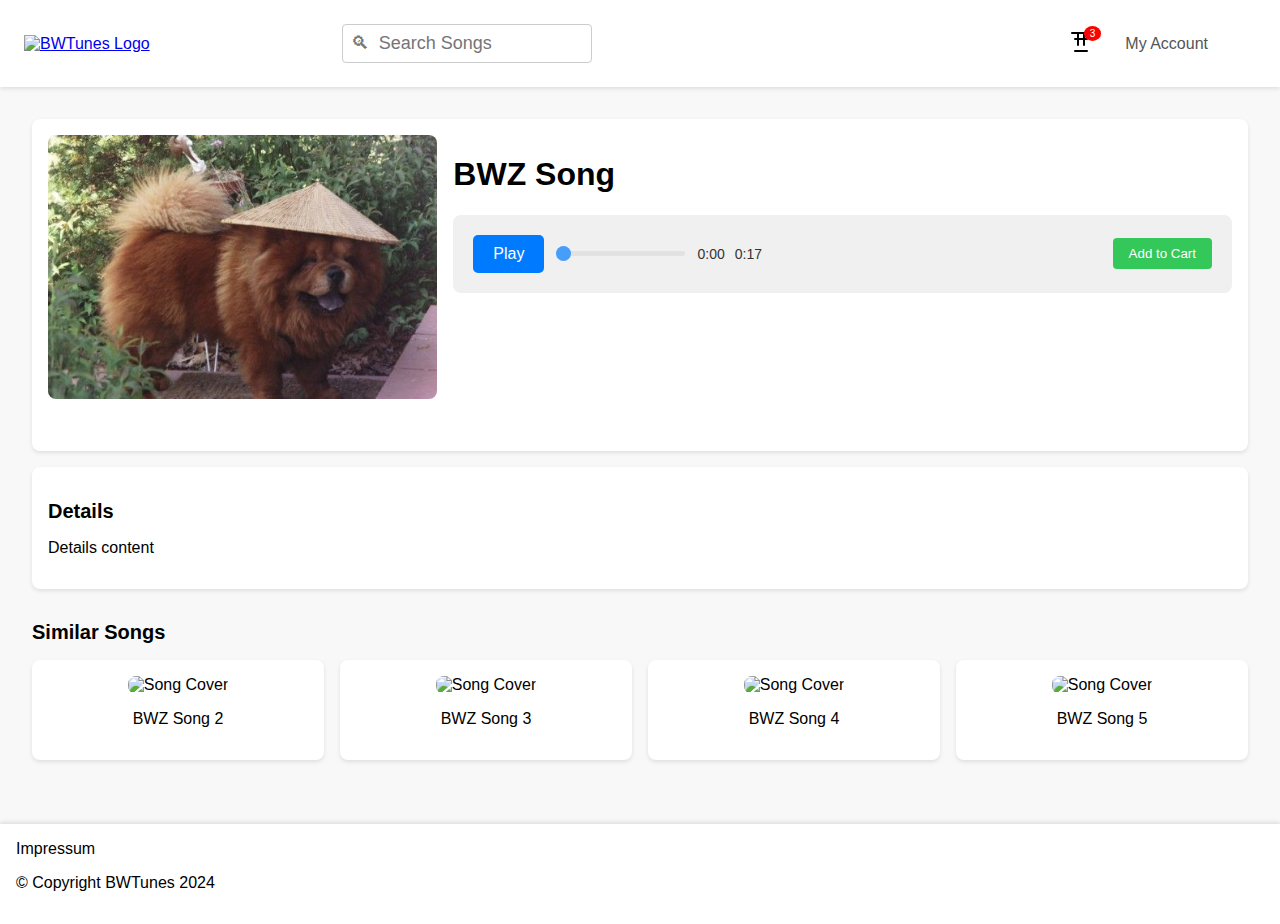
==== index.html @ 1c0d62cd "Merge pull request #5 from 1curafu/develop" ====
<!DOCTYPE html>
<html lang="en">
<head>
    <meta charset="UTF-8">
    <meta name="viewport" content="width=device-width, initial-scale=1.0">
    <title>BWTunes</title>
    <link rel="stylesheet" href="/styles/main.css">
</head>
<body>
    <script>
        document.addEventListener('DOMContentLoaded', function() {
            const demoSound = document.getElementById('demoSound');
            const playPauseButton = document.querySelector('.play-pause');
            const seekBar = document.querySelector('.seek-bar');
            const currentTime = document.querySelector('.current-time');
            const duration = document.querySelector('.duration');

            playPauseButton.addEventListener('click', () => {
                if (demoSound.paused) {
                    demoSound.play();
                    playPauseButton.textContent = 'Pause';
                } else {
                    demoSound.pause();
                    playPauseButton.textContent = 'Play';
                }
            });

            seekBar.addEventListener('input', () => {
                const seekTime = demoSound.duration * (seekBar.value / 100);
                demoSound.currentTime = seekTime;
            });

            demoSound.addEventListener('loadedmetadata', () => {
                duration.textContent = formatTime(demoSound.duration);
            });

            demoSound.addEventListener('timeupdate', () => {
                seekBar.value = (demoSound.currentTime / demoSound.duration) * 100;
                currentTime.textContent = formatTime(demoSound.currentTime);
            });

            function formatTime(time) {
                const minutes = Math.floor(time / 60);
                const seconds = Math.floor(time % 60).toString().padStart(2, '0');
                return `${minutes}:${seconds}`;
            }
        });
    </script>

    <!-- Navbar -->
    <nav class="navbar">
        <div class="navbar-left">

            <a href="index.html"><img src="images/BWTunes Logo.png" alt="BWTunes Logo" class="logo"></a>
            <input type="text" placeholder="🔍︎  Search Songs" class="search-bar">
        </div>
        <div class="navbar-right">
            <div class="notifications">
                <a class="cartbutton" href="#" ><svg xmlns="http://www.w3.org/2000/svg" class="icon" fill="none" viewBox="0 0 24 24" stroke="currentColor">
                    <path stroke-linecap="round" stroke-linejoin="round" stroke-width="2" d="M3 3h18M9 3v12M15 3v12M6 21h12M6 9h12"/>
                </svg></a>
                <span class="notification-count">3</span>
            </div>
            <div class="account">
                <a href="#">My Account</a>
            </div>
        </div>
    </nav>
    
    <!-- Main Content -->
    <main class="main-content">
        <!-- Song Detail Section -->
        <div class="song-detail">
            <div class="song-cover">
                <img src="images/chinesedog.jpg" alt="Song Cover" class="cover-image">
            </div>
                <div class="song-info">
                    <h1 class="song-title">BWZ Song</h1>
                    <div class="song-actions">
                        <div class="audio-player">
                            <button class="play-pause">Play</button>
                            <audio id="demoSound" src="/music/urphonelinging.mp3" preload="metadata"></audio>
                            <input type="range" class="seek-bar" value="0" min="0" max="100">
                            <span class="current-time">0:00</span>
                            <span class="duration">0:00</span>
                        </div>
                        <button class="cart-button">Add to Cart</button>
                    </div>
                </div>
            </div>
    
        </div>
        
        <!-- Song Details -->
        <div class="song-details">
            <h2>Details</h2>
            <p>Details content</p>
        </div>
        
        <!-- Similar Songs -->
        <div class="similar-songs">
            <h2>Similar Songs</h2>
            <div class="song-grid">
                <div class="song-item">
                    <img src="https://placehold.co/200x200/lightgreen/lightblue" alt="Song Cover" class="cover-image">
                    <p>BWZ Song 2</p>
                </div>
                <div class="song-item">
                    <img src="https://placehold.co/200x200/lightblue/lightgreen" alt="Song Cover" class="cover-image">
                    <p>BWZ Song 3</p>
                </div>
                <div class="song-item">
                    <img src="https://placehold.co/200x200/lightgreen/lightblue" alt="Song Cover" class="cover-image">
                    <p>BWZ Song 4</p>
                </div>
                <div class="song-item">
                    <img src="https://placehold.co/200x200/lightblue/lightgreen" alt="Song Cover" class="cover-image">
                    <p>BWZ Song 5</p>
                </div>
            </div>
        </div>
    </main>
    
    <!-- Footer -->
    <footer class="footer">
        <a href="pages/impressum.html" target="_blank">Impressum</a>
        <p>© Copyright BWTunes 2024</p>
    </footer>
</body>
</html>
---- styles/main.css ----
body {
    background-color: #f8f8f8;
    font-family: Arial, sans-serif;
    margin: 0;
    padding: 0;
}

.navbar {
    background-color: #fff;
    box-shadow: 0 2px 4px rgba(0, 0, 0, 0.1);
    display: flex;
    justify-content: space-between;
    padding: 1.5rem;
    align-items: center;
}

.navbar-left {
    display: flex;
    align-items: center;
}

.logo {
    height: 80px;
    width: 80px;
    transition: 0.9s;
}

.logo:hover {
    transform:scale(1.4);
}

.search-bar {
    margin-left:12rem;
    padding: 0.5rem;
    border: 1px solid #ccc;
    border-radius: 4px;
    transition: 0.7s;
    font-size: large;
}

.search-bar:hover {
    transform:scale(1.1);
}

.navbar-right {
    display: flex;
    align-items: center;
}

.notifications {
    position: relative;
    transition: 0.9s;
}

.notifications:hover {
    transform: scale(1.2);
}

.icon {
    height: 24px;
    width: 24px;
}

.notification-count {
    position: absolute;
    top: -4px;
    right: -8px;
    background-color: red;
    color: white;
    border-radius: 50%;
    padding: 2px 6px;
    font-size: 10px;
}

.account {
    margin-left: 2rem;
    transition:0.9s;
    margin-right: 3rem;
    transition: 0.9s;
}

.account a {
    text-decoration: none;
    color: #555;
}


.account:hover {
    color:lightskyblue;
    transform:scale(1.2);
}

.main-content {
    padding: 2rem;
}

.song-detail {
    display: flex;
    background-color: #fff;
    box-shadow: 0 2px 4px rgba(0, 0, 0, 0.1);
    border-radius: 8px;
    padding: 1rem;
    margin-bottom: 1rem;
}

.song-cover {
    flex: 1;
    width: 300px;
    height: 300px;
}

.cover-image {
    border-radius: 8px;
    width: 100%;
    height: auto;
}

.song-info {
    flex: 2;
    margin-left: 1rem;
}

.cart-button {
    padding: 0.5rem 1rem;
    border: none;
    border-radius: 4px;
    color: #fff;
    cursor: pointer;
}

.demo-button {
    background-color: #007aff;
    transition:0.9s;
}

.demo-button:hover {
    transform: scale(1.2);
}

.cart-button {
    background-color: #34c759;
    transition: 0.9s;
}

.cart-button:hover {
    transform: scale(1.2);    
}


.song-details {
    background-color: #fff;
    box-shadow: 0 2px 4px rgba(0, 0, 0, 0.1);
    border-radius: 8px;
    padding: 1rem;
    margin-top: 1rem;
}

.song-details h2 {
    font-size: 20px;
    margin-bottom: 0.5rem;
}

.similar-songs {
    margin-top: 2rem;
}

.similar-songs h2 {
    font-size: 20px;
    margin-bottom: 1rem;
}

.song-grid {
    display: grid;
    grid-template-columns: repeat(4, 1fr);
    gap: 1rem;
}

.song-item {
    background-color: #fff;
    box-shadow: 0 2px 4px rgba(0, 0, 0, 0.1);
    border-radius: 8px;
    padding: 1rem;
    text-align: center;
    transition: 0.9s;
}

.song-item:hover {
    transform: scale(1.1);
}

.footer {
    background-color: #fff;
    box-shadow: 0 -2px 4px rgba(0, 0, 0, 0.1);
    text-align: left;
    padding: 1rem;
    margin-top: 2rem;
}

.footer a {
    text-decoration: none;
    color: inherit;
}

.footer a:hover {
    color:lightskyblue;
}

.cartbutton{
    color: inherit; 
    transition: 0.4s;
}

.cartbutton:hover{
    color:lightskyblue;
}


/* Stil für den gesamten Bereich über Song Actions */
.song-actions {
    display: flex;
    justify-content: space-between;
    align-items: center;
    padding: 20px;
    background-color: #f0f0f0;
    border-radius: 8px;
    margin-top: 20px;
}

/* Stil für den Audio-Player-Bereich */
.audio-player {
    display: flex;
    align-items: center;
    gap: 10px;
}

/* Stil für Play/Pause-Button */
.play-pause {
    padding: 10px 20px;
    background-color: #007bff;
    color: white;
    border: none;
    border-radius: 5px;
    cursor: pointer;
    font-size: 16px;
}

.play-pause:hover {
    background-color: #0056b3;
}

/* Stil für die Seek-Bar */
.seek-bar {
    -webkit-appearance: none;
    width: 100%;
    height: 5px;
    border-radius: 5px;
    background: #ddd;
    outline: none;
    opacity: 0.7;
    -webkit-transition: .2s;
    transition: opacity .2s;
}

.seek-bar:hover {
    opacity: 1;
}

/* Stil für die Zeitangaben */
.current-time, .duration {
    font-size: 14px;
    color: #333;
}

/* Zusätzlicher Stil für spezifische Anpassungen */
/* Beispiel: Ändern der Farbe des Ladebalkens */
.seek-bar::-webkit-slider-thumb {
    -webkit-appearance: none;
    appearance: none;
    width: 15px;
    height: 15px;
    border-radius: 50%;
    background: #007bff;
    cursor: pointer;
}

.seek-bar::-moz-range-thumb {
    width: 15px;
    height: 15px;
    border-radius: 50%;
    background: #007bff;
    cursor: pointer;
}
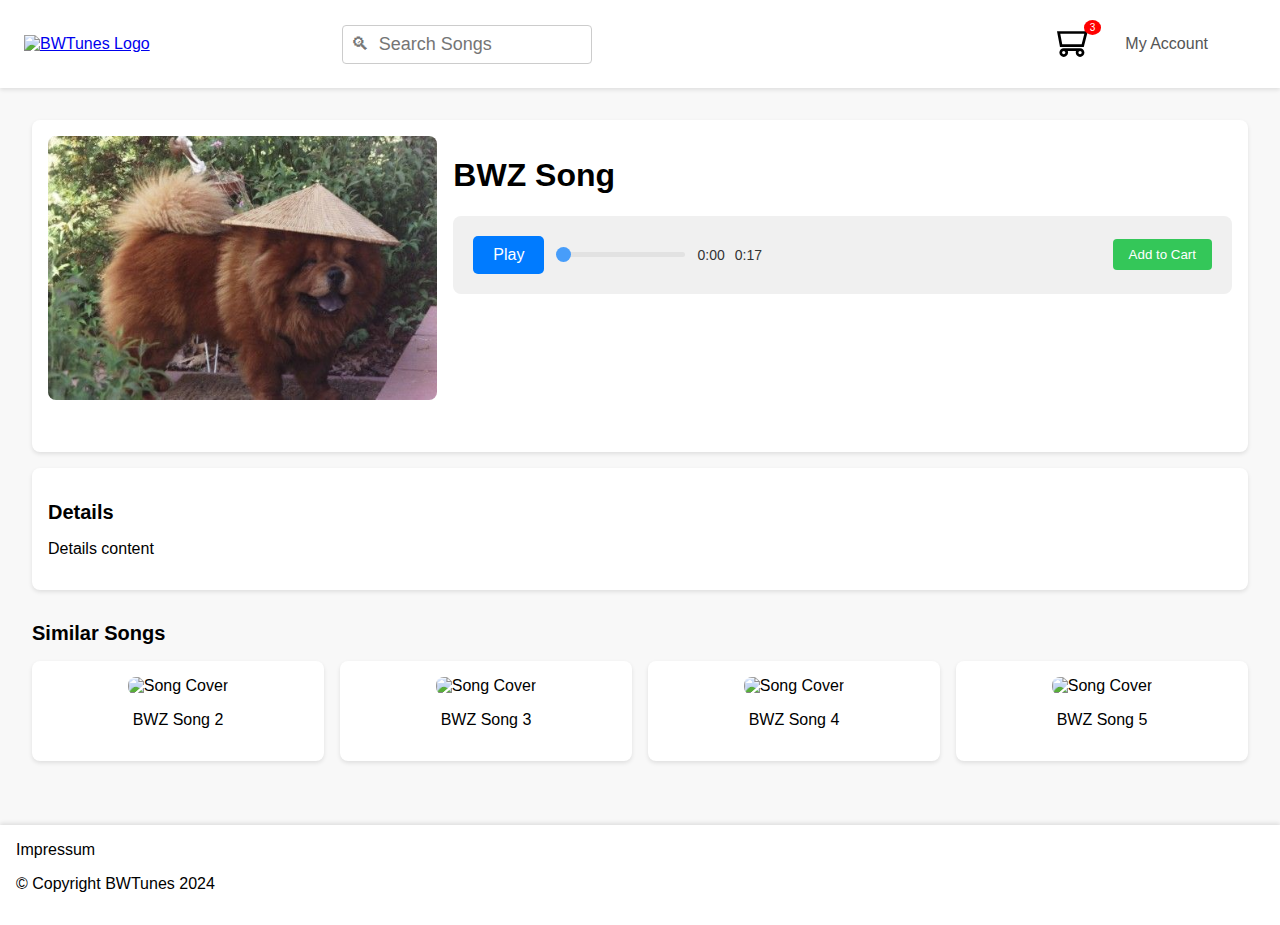
==== commit c4dcda5e: "Merge pull request #7 from 1curafu/develop" ====
--- a/index.html
+++ b/index.html
@@ -56,9 +56,7 @@
         </div>
         <div class="navbar-right">
             <div class="notifications">
-                <a class="cartbutton" href="#" ><svg xmlns="http://www.w3.org/2000/svg" class="icon" fill="none" viewBox="0 0 24 24" stroke="currentColor">
-                    <path stroke-linecap="round" stroke-linejoin="round" stroke-width="2" d="M3 3h18M9 3v12M15 3v12M6 21h12M6 9h12"/>
-                </svg></a>
+                <a class="cartbutton" href="/pages/shopping-cart.html" ><object class="shopping-cart" data="/images/shopping-cart.svg" type="image/svg+xml"></object></a>
                 <span class="notification-count">3</span>
             </div>
             <div class="account">
@@ -126,5 +124,7 @@
         <a href="pages/impressum.html" target="_blank">Impressum</a>
         <p>© Copyright BWTunes 2024</p>
     </footer>
+
+
 </body>
 </html>
--- a/styles/main.css
+++ b/styles/main.css
@@ -289,4 +289,9 @@
     border-radius: 50%;
     background: #007bff;
     cursor: pointer;
+}
+
+.shopping-cart {
+    width: 36px;
+    height: 36px;
 }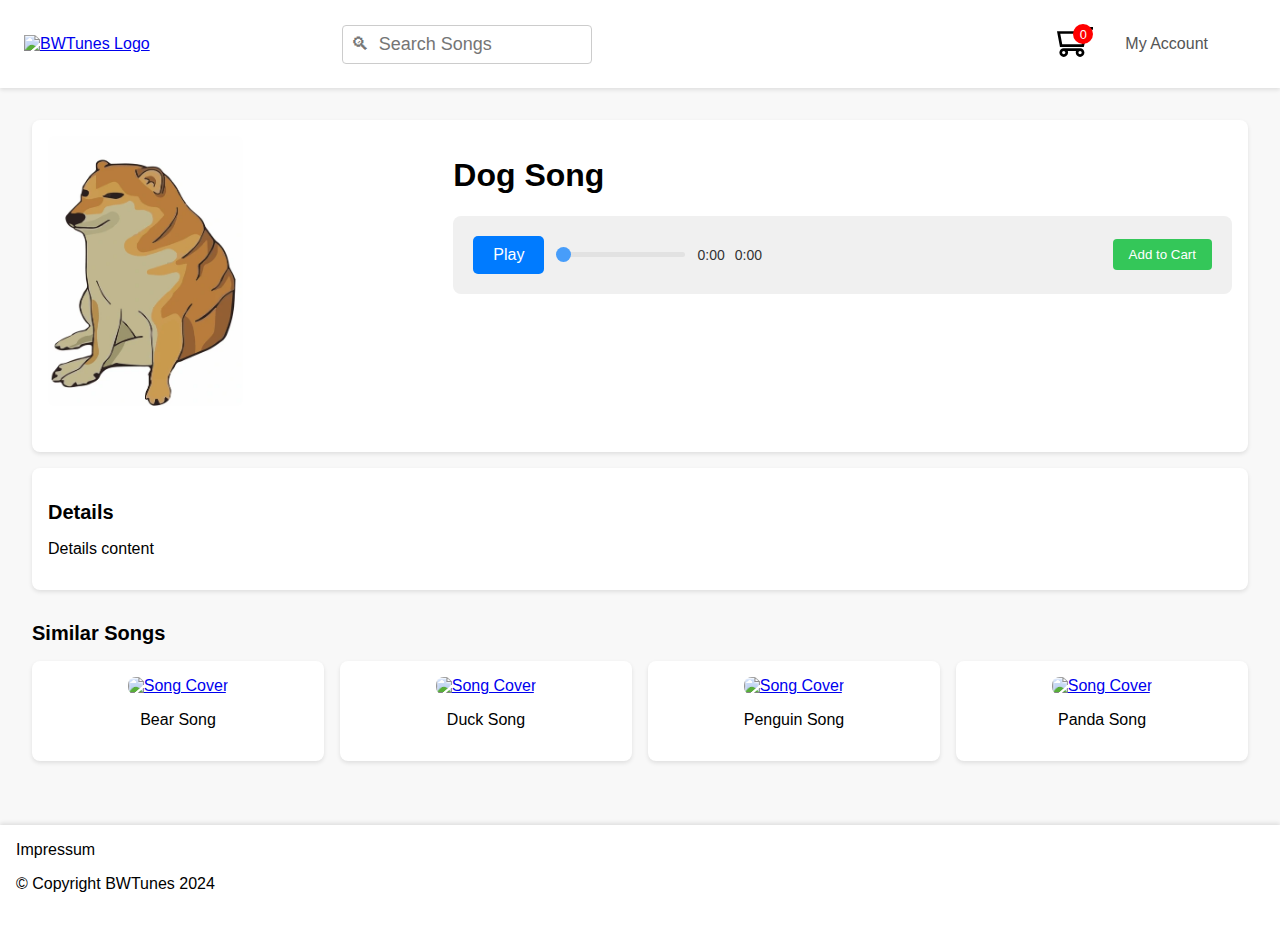
==== commit db128d7e: "fixed bear page and changed dog image" ====
--- a/index.html
+++ b/index.html
@@ -3,128 +3,85 @@
 <head>
     <meta charset="UTF-8">
     <meta name="viewport" content="width=device-width, initial-scale=1.0">
+    <meta name="description" content="Main page">
     <title>BWTunes</title>
     <link rel="stylesheet" href="/styles/main.css">
 </head>
 <body>
-    <script>
-        document.addEventListener('DOMContentLoaded', function() {
-            const demoSound = document.getElementById('demoSound');
-            const playPauseButton = document.querySelector('.play-pause');
-            const seekBar = document.querySelector('.seek-bar');
-            const currentTime = document.querySelector('.current-time');
-            const duration = document.querySelector('.duration');
-
-            playPauseButton.addEventListener('click', () => {
-                if (demoSound.paused) {
-                    demoSound.play();
-                    playPauseButton.textContent = 'Pause';
-                } else {
-                    demoSound.pause();
-                    playPauseButton.textContent = 'Play';
-                }
-            });
-
-            seekBar.addEventListener('input', () => {
-                const seekTime = demoSound.duration * (seekBar.value / 100);
-                demoSound.currentTime = seekTime;
-            });
-
-            demoSound.addEventListener('loadedmetadata', () => {
-                duration.textContent = formatTime(demoSound.duration);
-            });
-
-            demoSound.addEventListener('timeupdate', () => {
-                seekBar.value = (demoSound.currentTime / demoSound.duration) * 100;
-                currentTime.textContent = formatTime(demoSound.currentTime);
-            });
-
-            function formatTime(time) {
-                const minutes = Math.floor(time / 60);
-                const seconds = Math.floor(time % 60).toString().padStart(2, '0');
-                return `${minutes}:${seconds}`;
-            }
-        });
-    </script>
-
-    <!-- Navbar -->
     <nav class="navbar">
         <div class="navbar-left">
-
-            <a href="index.html"><img src="images/BWTunes Logo.png" alt="BWTunes Logo" class="logo"></a>
-            <input type="text" placeholder="🔍︎  Search Songs" class="search-bar">
+            <a href="index.html"><img src="/images/BWTunes Logo.png" alt="BWTunes Logo" class="logo"></a>
+            <div class="search-container">
+                <input type="text" id="search-bar" placeholder="🔍︎  Search Songs" class="search-bar">
+                <div id="search-results" class="search-results"></div>
+            </div>
         </div>
         <div class="navbar-right">
             <div class="notifications">
-                <a class="cartbutton" href="/pages/shopping-cart.html" ><object class="shopping-cart" data="/images/shopping-cart.svg" type="image/svg+xml"></object></a>
-                <span class="notification-count">3</span>
+                <a class="cartbutton" href="/pages/shopping-cart.html">
+                    <img src="/images/shopping-cart.svg" alt="Shopping Cart" class="shopping-cart">
+                    <span class="notification-count">0</span>
+                </a>
             </div>
             <div class="account">
-                <a href="#">My Account</a>
+                <a href="/pages/profile.html">My Account</a>
             </div>
         </div>
     </nav>
-    
-    <!-- Main Content -->
+
     <main class="main-content">
-        <!-- Song Detail Section -->
         <div class="song-detail">
             <div class="song-cover">
-                <img src="images/chinesedog.jpg" alt="Song Cover" class="cover-image">
+                <img src="/images/doge.webp" alt="Song Cover" class="cover-image">
             </div>
-                <div class="song-info">
-                    <h1 class="song-title">BWZ Song</h1>
-                    <div class="song-actions">
-                        <div class="audio-player">
-                            <button class="play-pause">Play</button>
-                            <audio id="demoSound" src="/music/urphonelinging.mp3" preload="metadata"></audio>
-                            <input type="range" class="seek-bar" value="0" min="0" max="100">
-                            <span class="current-time">0:00</span>
-                            <span class="duration">0:00</span>
-                        </div>
-                        <button class="cart-button">Add to Cart</button>
+            <div class="song-info">
+                <h1 class="song-title">Dog Song</h1>
+                <div class="song-actions">
+                    <div class="audio-player">
+                        <button class="play-pause">Play</button>
+                        <audio id="demoSound" src="/music/song-dog.mp3" preload="metadata"></audio>
+                        <input type="range" class="seek-bar" value="0" min="0" max="100">
+                        <span class="current-time">0:00</span>
+                        <span class="duration">0:00</span>
                     </div>
+                    <button id="add-to-cart" class="cart-button">Add to Cart</button>
                 </div>
             </div>
-    
         </div>
         
-        <!-- Song Details -->
         <div class="song-details">
             <h2>Details</h2>
             <p>Details content</p>
         </div>
         
-        <!-- Similar Songs -->
         <div class="similar-songs">
             <h2>Similar Songs</h2>
             <div class="song-grid">
                 <div class="song-item">
-                    <img src="https://placehold.co/200x200/lightgreen/lightblue" alt="Song Cover" class="cover-image">
-                    <p>BWZ Song 2</p>
+                    <a href="/pages/bear-song.html" ><img src="/images/bear.avif" alt="Song Cover" class="cover-image"></a>
+                    <p>Bear Song</p>
                 </div>
                 <div class="song-item">
-                    <img src="https://placehold.co/200x200/lightblue/lightgreen" alt="Song Cover" class="cover-image">
-                    <p>BWZ Song 3</p>
+                    <a href="#"><img src="/images/duck.webp" alt="Song Cover" class="cover-image"></a>
+                    <p>Duck Song</p>
                 </div>
                 <div class="song-item">
-                    <img src="https://placehold.co/200x200/lightgreen/lightblue" alt="Song Cover" class="cover-image">
-                    <p>BWZ Song 4</p>
+                   <a href="#"><img src="/images/penguin.webp" alt="Song Cover" class="cover-image"></a>
+                    <p>Penguin Song</p>
                 </div>
                 <div class="song-item">
-                    <img src="https://placehold.co/200x200/lightblue/lightgreen" alt="Song Cover" class="cover-image">
-                    <p>BWZ Song 5</p>
+                   <a href="#"><img src="/images/panda.jpg" alt="Song Cover" class="cover-image"></a>
+                    <p>Panda Song</p>
                 </div>
             </div>
         </div>
     </main>
-    
-    <!-- Footer -->
+
     <footer class="footer">
         <a href="pages/impressum.html" target="_blank">Impressum</a>
         <p>© Copyright BWTunes 2024</p>
     </footer>
-
-
+    <script src="/scripts/search.js"></script>
+    <script src="/scripts/script.js"></script>
 </body>
 </html>
--- a/styles/main.css
+++ b/styles/main.css
@@ -30,7 +30,7 @@
 }
 
 .search-bar {
-    margin-left:12rem;
+    margin-left: 12rem;
     padding: 0.5rem;
     border: 1px solid #ccc;
     border-radius: 4px;
@@ -111,8 +111,14 @@
 
 .cover-image {
     border-radius: 8px;
-    width: 100%;
-    height: auto;
+    width: 50%;
+    height: 90%;
+}
+
+.cover-image-bear {
+    border-radius: 8px;
+    width: auto;
+    height: 100%;
 }
 
 .song-info {
@@ -215,7 +221,7 @@
 }
 
 
-/* Stil für den gesamten Bereich über Song Actions */
+
 .song-actions {
     display: flex;
     justify-content: space-between;
@@ -226,14 +232,14 @@
     margin-top: 20px;
 }
 
-/* Stil für den Audio-Player-Bereich */
+
 .audio-player {
     display: flex;
     align-items: center;
     gap: 10px;
 }
 
-/* Stil für Play/Pause-Button */
+
 .play-pause {
     padding: 10px 20px;
     background-color: #007bff;
@@ -248,7 +254,7 @@
     background-color: #0056b3;
 }
 
-/* Stil für die Seek-Bar */
+
 .seek-bar {
     -webkit-appearance: none;
     width: 100%;
@@ -265,14 +271,13 @@
     opacity: 1;
 }
 
-/* Stil für die Zeitangaben */
+
 .current-time, .duration {
     font-size: 14px;
     color: #333;
 }
 
-/* Zusätzlicher Stil für spezifische Anpassungen */
-/* Beispiel: Ändern der Farbe des Ladebalkens */
+
 .seek-bar::-webkit-slider-thumb {
     -webkit-appearance: none;
     appearance: none;
@@ -294,4 +299,19 @@
 .shopping-cart {
     width: 36px;
     height: 36px;
+}
+
+.notification-count {
+    position: absolute;
+    top: 0;
+    right: 0;
+    background: red;
+    color: white;
+    border-radius: 50%;
+    padding: 0.2em 0.5em;
+    font-size: 0.8em;
+    transition: transform 0.3s ease-in-out;
+}
+.notification-count.bump {
+    transform: scale(1.3);
 }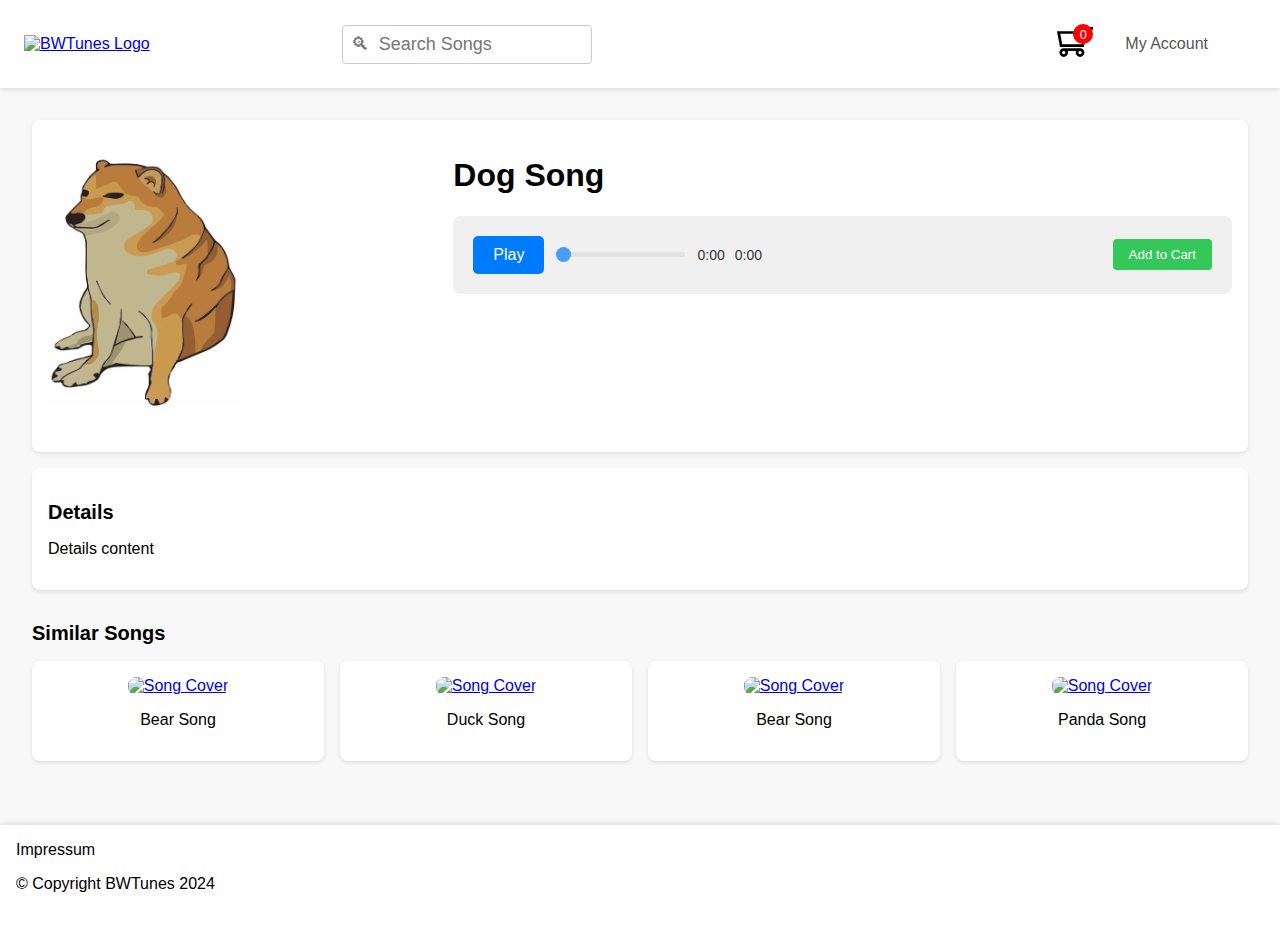
==== commit 7505f661: "added penguin song page" ====
--- a/index.html
+++ b/index.html
@@ -66,8 +66,8 @@
                     <p>Duck Song</p>
                 </div>
                 <div class="song-item">
-                   <a href="#"><img src="/images/penguin.webp" alt="Song Cover" class="cover-image"></a>
-                    <p>Penguin Song</p>
+                   <a href="/pages/penguin-song.html"><img src="/images/penguin.webp" alt="Song Cover" class="cover-image"></a>
+                    <p>Bear Song</p>
                 </div>
                 <div class="song-item">
                    <a href="#"><img src="/images/panda.jpg" alt="Song Cover" class="cover-image"></a>
@@ -78,7 +78,7 @@
     </main>
 
     <footer class="footer">
-        <a href="pages/impressum.html" target="_blank">Impressum</a>
+        <a href="/pages/impressum.html" target="_blank">Impressum</a>
         <p>© Copyright BWTunes 2024</p>
     </footer>
     <script src="/scripts/search.js"></script>
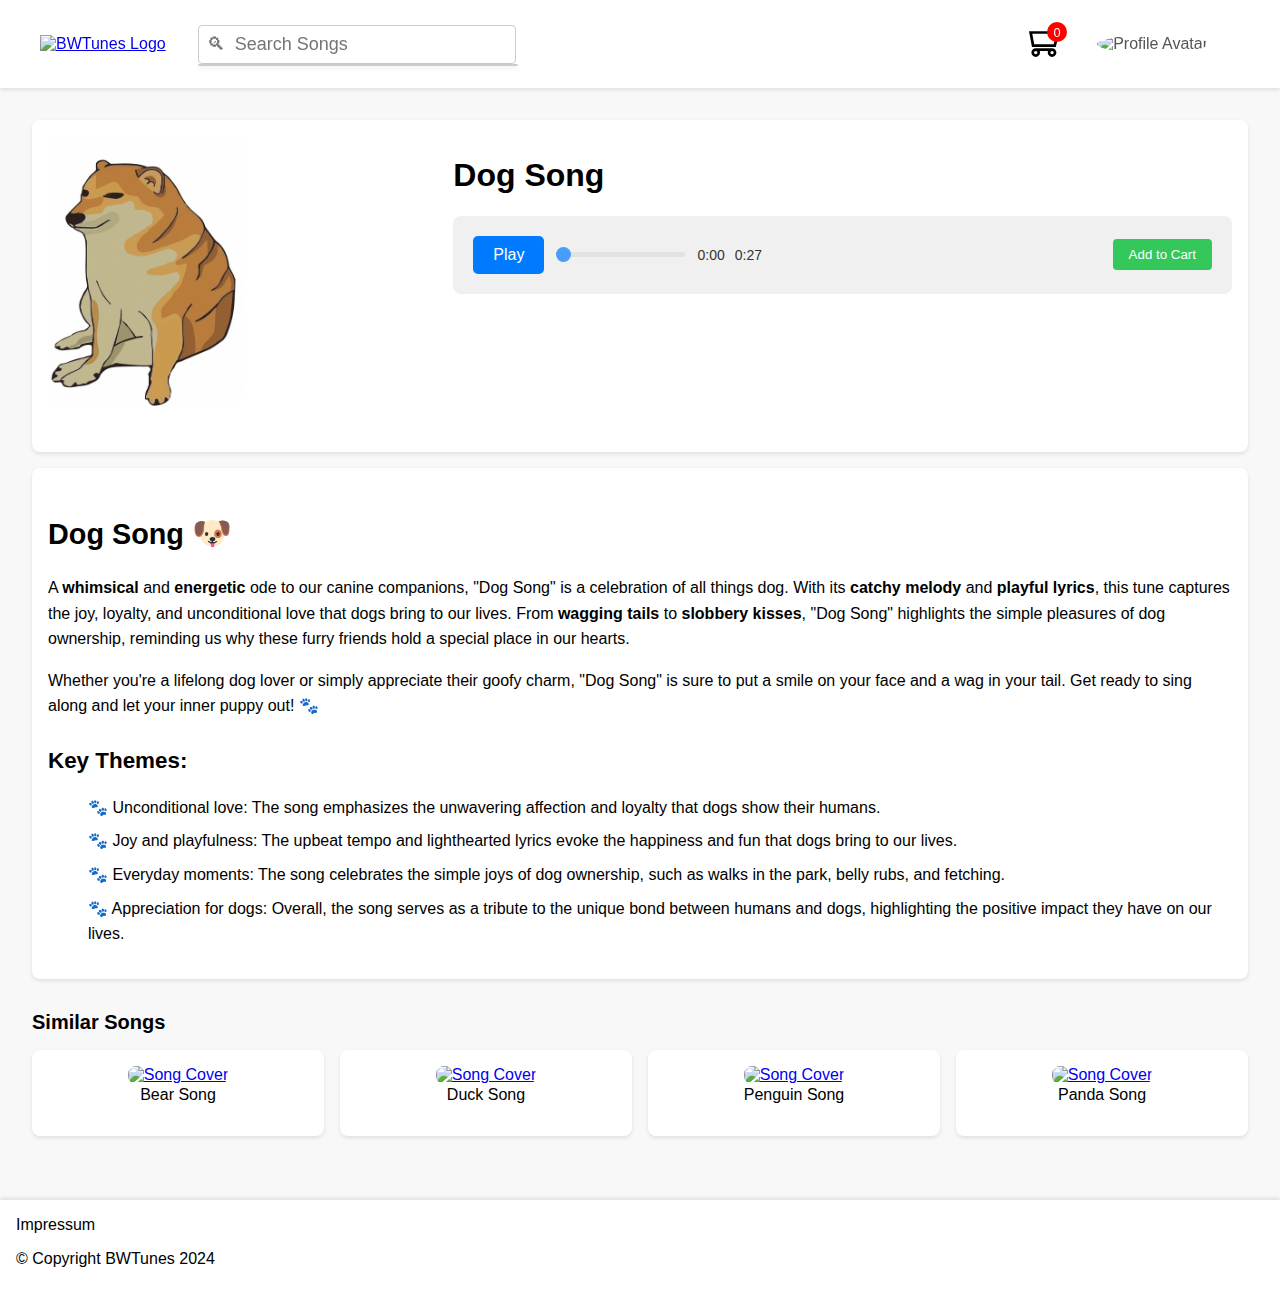
==== commit 71d80041: "Added favicon" ====
--- a/index.html
+++ b/index.html
@@ -6,6 +6,7 @@
     <meta name="description" content="Main page">
     <title>BWTunes</title>
     <link rel="stylesheet" href="/styles/main.css">
+    <link rel="icon" href="/images/favicon.ico" type="image/x-icon">
 </head>
 <body>
     <nav class="navbar">
@@ -24,11 +25,12 @@
                 </a>
             </div>
             <div class="account">
-                <a href="/pages/profile.html">My Account</a>
+                <a href="/pages/profile.html">
+                    <img id="navbar-avatar" src="/images/default-avatar.png" alt="Profile Avatar" class="avatar">
+                </a>
             </div>
         </div>
     </nav>
-
     <main class="main-content">
         <div class="song-detail">
             <div class="song-cover">
@@ -50,9 +52,22 @@
         </div>
         
         <div class="song-details">
-            <h2>Details</h2>
-            <p>Details content</p>
+            <h2 class="song-title">Dog Song <span class="emoji">🐶</span></h2> <p class="intro-text">
+                A <span class="highlight">whimsical</span> and <span class="highlight">energetic</span> ode to our canine companions, "Dog Song" is a celebration of all things dog. With its <span class="highlight">catchy melody</span> and <span class="highlight">playful lyrics</span>, this tune captures the joy, loyalty, and unconditional love that dogs bring to our lives. From <span class="highlight">wagging tails</span> to <span class="highlight">slobbery kisses</span>, "Dog Song" highlights the simple pleasures of dog ownership, reminding us why these furry friends hold a special place in our hearts. 
+            </p>
+            <p>
+                Whether you're a lifelong dog lover or simply appreciate their <span class="highlight">goofy charm</span>, "Dog Song" is sure to put a smile on your face and a wag in your tail. Get ready to sing along and let your inner puppy out! <span class="emoji">🐾</span> </p>
+        
+            <h3 class="dog-themes-heading">Key Themes:</h3>
+            <ul class="dog-key-themes">
+                <li>Unconditional love: The song emphasizes the unwavering affection and loyalty that dogs show their humans.</li>
+                <li>Joy and playfulness: The upbeat tempo and lighthearted lyrics evoke the happiness and fun that dogs bring to our lives.</li>
+                <li>Everyday moments: The song celebrates the simple joys of dog ownership, such as walks in the park, belly rubs, and fetching.</li>
+                <li>Appreciation for dogs: Overall, the song serves as a tribute to the unique bond between humans and dogs, highlighting the positive impact they have on our lives.</li>
+            </ul>
         </div>
+        
+        
         
         <div class="similar-songs">
             <h2>Similar Songs</h2>
@@ -62,21 +77,21 @@
                     <p>Bear Song</p>
                 </div>
                 <div class="song-item">
-                    <a href="#"><img src="/images/duck.webp" alt="Song Cover" class="cover-image"></a>
+                    <a href="/pages/duck-song.html"><img src="/images/duck.webp" alt="Song Cover" class="cover-image"></a>
                     <p>Duck Song</p>
                 </div>
                 <div class="song-item">
                    <a href="/pages/penguin-song.html"><img src="/images/penguin.webp" alt="Song Cover" class="cover-image"></a>
-                    <p>Bear Song</p>
+                    <p>Penguin Song</p>
                 </div>
                 <div class="song-item">
-                   <a href="#"><img src="/images/panda.jpg" alt="Song Cover" class="cover-image"></a>
+                   <a href="/pages/panda-song.html"><img src="/images/panda.jpg" alt="Song Cover" class="cover-image"></a>
                     <p>Panda Song</p>
                 </div>
             </div>
         </div>
     </main>
-
+    
     <footer class="footer">
         <a href="/pages/impressum.html" target="_blank">Impressum</a>
         <p>© Copyright BWTunes 2024</p>
--- a/styles/main.css
+++ b/styles/main.css
@@ -12,6 +12,9 @@
     justify-content: space-between;
     padding: 1.5rem;
     align-items: center;
+    position: sticky;
+    z-index: 1000;
+    top:0;
 }
 
 .navbar-left {
@@ -23,6 +26,10 @@
     height: 80px;
     width: 80px;
     transition: 0.9s;
+    padding-left: 1rem;    /* would add this for style but we would have to fix the issue with the picture placement. the logo background shows that the box is bigger than the picture itself.
+    border-radius: 4px;
+    background-color: black;
+    */
 }
 
 .logo:hover {
@@ -30,16 +37,64 @@
 }
 
 .search-bar {
-    margin-left: 12rem;
     padding: 0.5rem;
     border: 1px solid #ccc;
     border-radius: 4px;
     transition: 0.7s;
     font-size: large;
+    width: 300px; /* Adjust width as needed */
 }
 
 .search-bar:hover {
     transform:scale(1.1);
+}
+
+.search-container {
+    position: relative;
+    margin-left: 2rem; /* Adjust margin as needed */
+}
+
+.search-results {
+    position: absolute;
+    top: 100%;
+    left: 0;
+    width: 100%;
+    max-height: 200px; /* Limit max height */
+    overflow-y: auto; /* Add scroll for overflow */
+    background-color: #fff;
+    border: 1px solid #ccc;
+    border-radius: 4px;
+    box-shadow: 0 2px 4px rgba(0, 0, 0, 0.1);
+    z-index: 1000;
+}
+
+.result-item {
+    display: flex;
+    align-items: center;
+    padding: 0.5rem;
+    cursor: pointer;
+    transition: background-color 0.3s;
+}
+
+.result-item:hover {
+    background-color: #f0f0f0;
+}
+
+.result-item img {
+    width: 50px;
+    height: 50px;
+    margin-right: 10px;
+    border-radius: 4px;
+}
+
+.result-item span {
+    font-size: 14px;
+}
+
+.no-results {
+    padding: 0.5rem;
+    text-align: center;
+    color: #888;
 }
 
 .navbar-right {
@@ -132,6 +187,8 @@
     border-radius: 4px;
     color: #fff;
     cursor: pointer;
+    background-color: #34c759;
+    transition: 0.9s;
 }
 
 .demo-button {
@@ -143,11 +200,6 @@
     transform: scale(1.2);
 }
 
-.cart-button {
-    background-color: #34c759;
-    transition: 0.9s;
-}
-
 .cart-button:hover {
     transform: scale(1.2);    
 }
@@ -159,11 +211,14 @@
     border-radius: 8px;
     padding: 1rem;
     margin-top: 1rem;
+    font-family: sans-serif;
+    line-height: 1.6;
 }
 
 .song-details h2 {
     font-size: 20px;
-    margin-bottom: 0.5rem;
+    font-size: 1.8rem;
+    margin-bottom: 1rem;
 }
 
 .similar-songs {
@@ -188,6 +243,9 @@
     padding: 1rem;
     text-align: center;
     transition: 0.9s;
+}
+.song-item p {
+    margin-top: 2px;
 }
 
 .song-item:hover {
@@ -303,8 +361,8 @@
 
 .notification-count {
     position: absolute;
-    top: 0;
-    right: 0;
+    top: -2px;
+    right: -2px;
     background: red;
     color: white;
     border-radius: 50%;
@@ -314,4 +372,69 @@
 }
 .notification-count.bump {
     transform: scale(1.3);
-}+}
+
+#navbar-avatar {
+    height: 40px;
+    width: 40px; 
+    border-radius: 50%;
+}
+
+.song-details h3 {
+    font-size: 1.4rem;
+    margin-top: 1.5rem;
+    margin-bottom: 0.5rem;
+}
+
+.song-title .emoji {
+    font-size: 2rem;
+}
+
+.intro-text .highlight {
+    font-weight: bold;
+}
+
+.dog-key-themes li {
+    list-style: none;
+    margin-bottom: 0.5rem;
+}
+
+.panda-key-themes li {
+    list-style: none;
+    margin-bottom: 0.5rem;
+}
+
+.penguin-key-themes li {
+    list-style: none;
+    margin-bottom: 0.5rem;
+}
+
+.duck-key-themes li {
+    list-style: none;
+    margin-bottom: 0.5rem;
+}
+
+.bear-key-themes li {
+    list-style: none;
+    margin-bottom: 0.5rem;
+}
+
+.dog-key-themes li::before {
+    content: "🐾 ";
+}
+
+.penguin-key-themes li::before {
+    content: "🐧 ";
+}
+
+.panda-key-themes li::before {
+    content: "🐼 ";
+}
+
+.duck-key-themes li::before {
+    content: "🦆 ";
+}
+
+.bear-key-themes li::before {
+    content: "🐻 ";
+}
